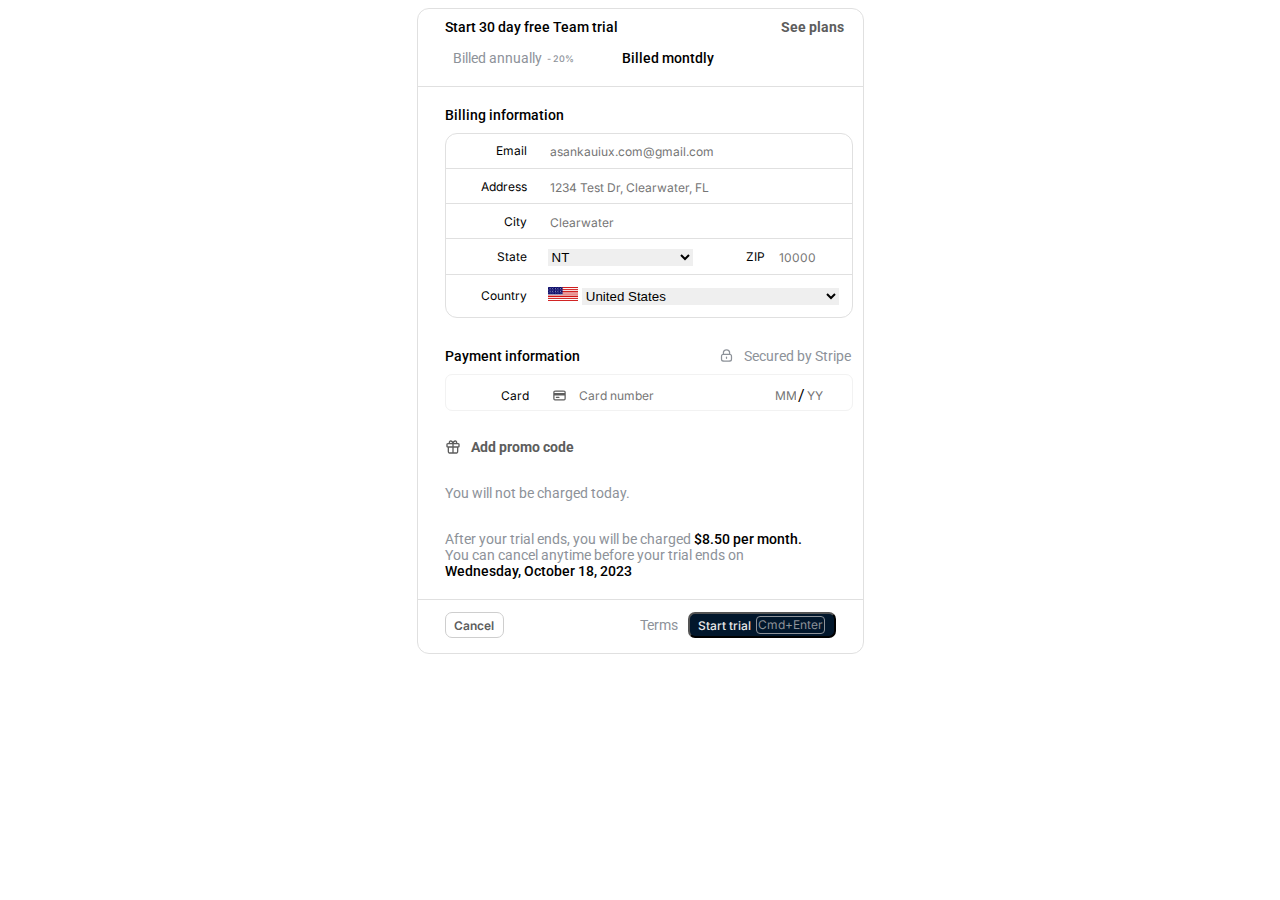
==== PR1/index.html @ 188d91be "Add files via upload" ====
<!DOCTYPE html>
<head>
    <title>Document</title>
    <link rel="stylesheet" href="window.css">
    <link rel="preconnect" href="https://fonts.googleapis.com">
    <link rel="preconnect" href="https://fonts.gstatic.com" crossorigin>
    <link href="https://fonts.googleapis.com/css2?family=Roboto:ital,wght@0,100;0,300;0,400;0,500;0,700;0,900;1,100;1,300;1,400;1,500;1,700;1,900&display=swap" rel="stylesheet">

    <link rel="preconnect" href="https://fonts.googleapis.com">
    <link rel="preconnect" href="https://fonts.gstatic.com" crossorigin>
    <link href="https://fonts.googleapis.com/css2?family=Inter:ital,opsz,wght@0,14..32,100..900;1,14..32,100..900&display=swap" rel="stylesheet">
</head>
<body>
    <div class="main">
        <div class="form">
            <div class="top">
                <div class="first-title-text">Start 30 day free Team trial</div>
                <div class="second-title-text">See plans</div>
            </div>
            <div class="biil">
                <div class="annual">
                    <span class="main-text">Billed annually </span>
                    <span class="picent-text">- 20%</span>
                </div>
                <div class="first-title-text">Billed montdly</div>
            </div>
            <div class="horizontal-line"></div>
            <div class="billing-information">
                <div class="first-title-text">Billing information</div>
                <div class="form-details">
                    <table>
                        <tr>
                            <td>Email</td>
                            <td>
                                <input type="email" placeholder="asankauiux.com@gmail.com" id="emailInput">
                            </td>
                        </tr>
                        <tr>
                            <td>Address</td>
                            <td>
                                <input type="text" placeholder="1234 Test Dr, Clearwater, FL" id="addressInput">
                            </td>
                        </tr>
                        <tr>
                            <td>City</td>
                            <td>
                                <input type="text" placeholder="Clearwater" id="cityInput">
                            </td>
                        </tr>
                        <tr>
                            <td>State</td>
                            <td style="width: 150px">
                                <select>
                                    <option hidden disabled>NT</option>
                                    <option>NT</option>
                                    <option>NE</option>
                                    <option>WY</option>
                                </select>
                            </td>
                            <td style="text-align: left; width: fit-content; padding-right: 0px;">ZIP</td>
                            <td style="align-items: left;">
                                <input type="number" placeholder="10000" class="zip-code" id="zipInput">
                            </td>
                        </tr>
                        <tr>
                            <td>Country</td>
                            <td colspan="3">
                                <img src="img\US_flag.png">
                                <select style="width: 85%;">
                                    <option>United States</option>
                                </select>
                            </td>
                        </tr>
                    </table>
                </div>
            </div>
            <div class="payment-information">
                <div class="payment-wrapper">
                    <div class="first-title-text">Payment information</div>
                    <div class="payment-text">
                        <img src="img\lock_img.svg">
                        <div class="main-text">Secured by Stripe</div>
                    </div>
                </div>
                <div class="payment">
                    <table>
                        <tr>
                            <td>Card</td>
                            <td>
                                <img src="img\credit_card_img.svg">
                                <input type="number" placeholder="Card number" id="cardInput">
                                <input type="number" placeholder="MM" id="monthInput">
                                <span>/</span>
                                <input type="number" placeholder="YY" id="yearInput">
                            </td>
                        </tr>
                    </table>
                </div>
            </div>
            <div class="promo">
                <img src="img\gift_img.svg">
                <div class="second-title-text">Add promo code</div>
            </div>
            <div class="details">
                <div class="main-text">You will not be charged today.</div>
                <div class="main-text">After your trial ends, you will be charged 
                <span class="first-title-text">$8.50 per month. </span><br>
                You can cancel anytime before your trial ends on<br>
                <span class="first-title-text">Wednesday, October 18, 2023</span>
                </div> 
            </div>
            <div class="horizontal-line"></div>
            <div class="bottom">
                <button class="btn-cancel" onclick="cancelFunc()">Cancel</button>
                <div class="terms">
                    <div class="main-text">Terms</div>
                    <button class="start-trial" onclick="checkData()">Start trial
                        <div class="cmd-enter">Cmd+Enter</div>
                    </button>
                </div>
            </div>
        </div>
    </div>

    <script src="window.js"></script>
</body>
</html>
---- PR1/window.css ----
.main{
    display: flex;
    justify-content: center;
    align-items: center;
}
.form{
    width: 445px;
    height: 644px;
    border: 1px solid #E0E0E0;
    border-radius: 12px;
    font-family: 'Roboto';
}
.top{
    width: 399px;
    height: 16px;
    justify-content: space-between;
    margin-top: 10px;
    margin-left: 27px;
    display: flex;
}
.first-title-text{
    font-size: 14px;
    font-weight: 500;
    width: fit-content;
    color: black;
}
.second-title-text{
    font-size: 14px;
    font-weight: bold;
    color: #5D5D5D;
    width: fit-content;
}
.biil{
    display: flex;
    width: 261px;
    margin-left: 35px;
    margin-top: 15px;
    justify-content: space-between;
}
.annual{
    display: flex;
    align-items: center;
}
.main-text{
    font-family: 'Roboto';
    color: #8D9299;
    font-size: 14px;
    font-weight: 400;
}
.picent-text{
    font-family: 'inter';
    color: #8D9299;
    font-size: 9px;
    font-weight: 500;
    margin-left: 5px;
}
.horizontal-line{
    border-top: 1px solid #E0E0E0;
    width: 100%;
    margin-top: 20px;
    margin-bottom: 20px;
}
.billing-information{
    margin-left: 27px;
}
.form-details{
    width: 406px;
    height: 183px;
    border: 1px solid #E0E0E0;
    border-radius: 12px;
    margin-top: 10px;
}
.form-details table{
    width: 406px;
    height: 183px;
    border-collapse: collapse;
    border-style: none;
}
.form-details tr:last-child{
    border-bottom: none;
}
.form-details tr{
    border-bottom: 1px solid #E0E0E0;
}
td:nth-child(odd){
    font-family: 'inter';
    width: 400;
    font-size: 12px;
    text-align: right;
    width: 80px;
    padding-right: 20px;
}
input{
    font-family: 'inter';
    width: 400;
    font-size: 12px;
    border: none;
    outline: none;
}
select{
    border: none;
    outline: none;
    width: 145px;
}
.zip-code{
    width: 42px;
}
input::-webkit-outer-spin-button,
input::-webkit-inner-spin-button {
    -webkit-appearance: none;
    margin: 0;
}
table img{
    width: 10%;
    height: 35%;
}
.country-img{
    width: 10px;
}
.payment-information{
    width: 406px;
    height: 61px;
    justify-content: space-between;
    margin-top: 30px;
    margin-left: 27px;
}
.payment-wrapper{
    display: flex;
    justify-content: space-between;
}
.payment-information img{
    height: 15px;
    width: 15px;
    margin-right: 10px;
}
.payment-text{
    display: flex;
    margin-bottom: 10px;
}
.payment{
    width: 406px;
    height: 35px;
    border: 1px solid #F2F2F2;
    border-radius: 7px;
}
.payment table{
    height: 35px;
    width: 406px;
}
.payment td:nth-child(2){
    display: flex;
    height: 35px;
    align-items: center;
}
.payment input:nth-child(3){
    width: 21px;
}
.payment input:last-child{
    width: 21px;
}
.promo{
    width: 406px;
    height: 16px;
    margin-left: 27px;
    margin-top: 30px;
    display: flex;
}
.promo img{
    height: 16px;
    width: 16px;
    margin-right: 10px;
}
.details .main-text{
    margin-left: 27px;
    margin-top: 30px;
}
.bottom{
    display: flex;
    justify-content: space-between;
    align-items: center;
    margin-left: 27px;
}
.btn-cancel{
    height: 26px;
    width: 59px;
    background-color: white;
    border: 1px solid #CECECE;
    border-radius: 7px;
    font-family: 'inter';
    font-weight: 600;
    font-size: 12px;
    color: #5D5D5D;
    cursor: pointer;
}
.btn-cancel:hover{
    color: #828181;
}
.btn-cancel:active{
    transform: scale(0.98);
}
.horizontal-line:nth-child(even){
    margin-bottom: 12px;
}
.terms{
    display: flex;
    align-items: center;
}
.start-trial{
    display: flex;
    align-items: center;
    justify-content: center;
    width: 148px;
    height: 26px;
    border-radius: 7px;
    background-color: #02172C;
    font-family: 'inter';
    font-weight: 500;
    font-size: 12px;
    color: #E8E8E8;
    cursor: pointer;
    margin-left: 10px;
    margin-right: 27px;
}
.cmd-enter{
    width: 67px;
    height: 16px;
    border: 1px solid #8D9299;
    border-radius: 4px;
    font-family: 'inter';
    font-weight: 400;
    font-size: 12px;
    color: #8D9299;
    letter-spacing: -4%;
    margin-left: 5px;
}
.start-trial:hover{
    color: #afafaf;
    background-color: #02172cf3;
}
.start-trial:active{
    transform: scale(0.98);
}
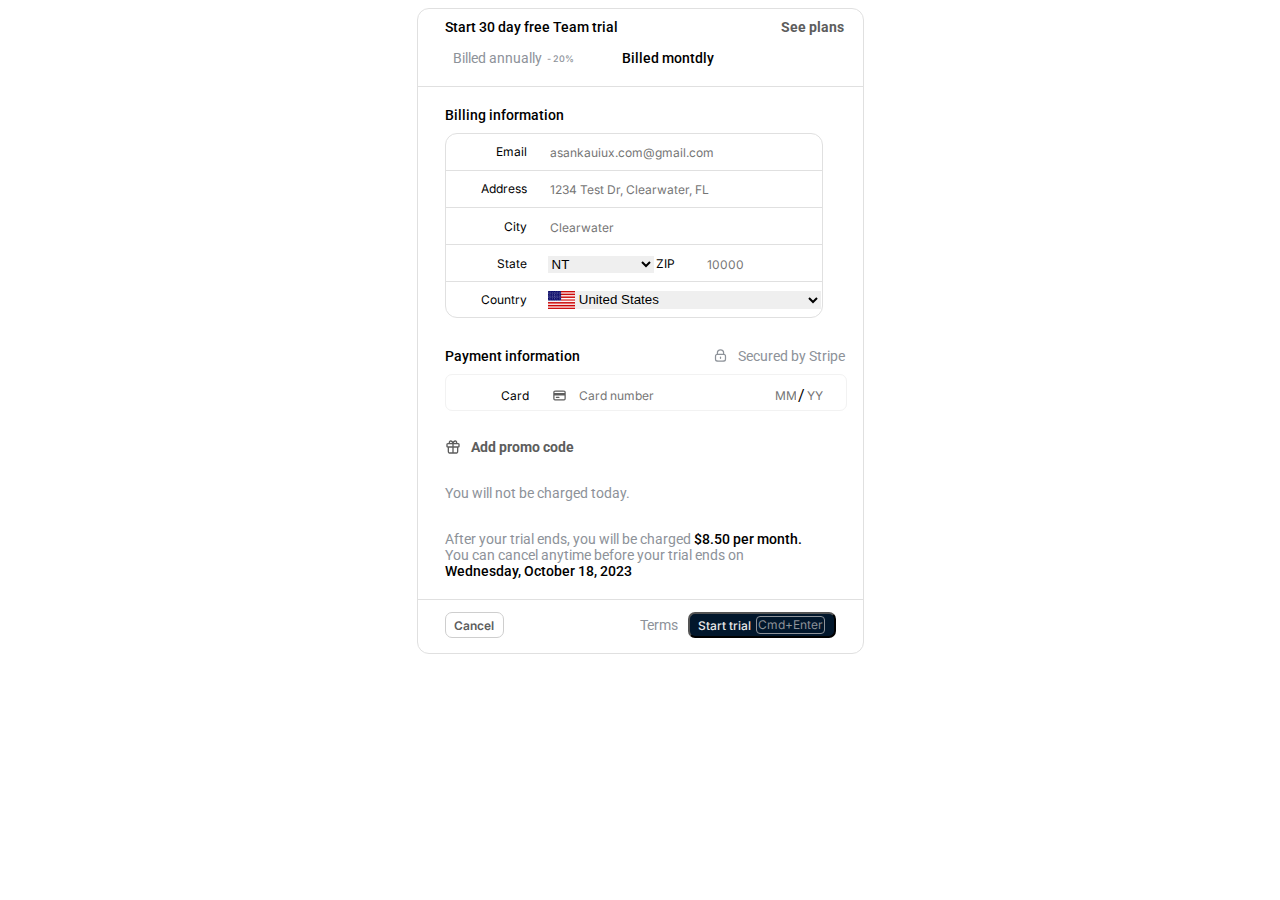
==== commit 5d97be7b: "Add files via upload" ====
--- a/PR1/index.html
+++ b/PR1/index.html
@@ -1,5 +1,6 @@
 <!DOCTYPE html>
 <head>
+    <meta name="viewport" content="width=device-width, initial-scale=1.0">
     <title>Document</title>
     <link rel="stylesheet" href="window.css">
     <link rel="preconnect" href="https://fonts.googleapis.com">
@@ -31,25 +32,25 @@
                     <table>
                         <tr>
                             <td>Email</td>
-                            <td>
+                            <td colspan="3">
                                 <input type="email" placeholder="asankauiux.com@gmail.com" id="emailInput">
                             </td>
                         </tr>
                         <tr>
                             <td>Address</td>
-                            <td>
+                            <td colspan="3">
                                 <input type="text" placeholder="1234 Test Dr, Clearwater, FL" id="addressInput">
                             </td>
                         </tr>
                         <tr>
                             <td>City</td>
-                            <td>
+                            <td colspan="3">
                                 <input type="text" placeholder="Clearwater" id="cityInput">
                             </td>
                         </tr>
                         <tr>
                             <td>State</td>
-                            <td style="width: 150px">
+                            <td>
                                 <select>
                                     <option hidden disabled>NT</option>
                                     <option>NT</option>
@@ -65,10 +66,12 @@
                         <tr>
                             <td>Country</td>
                             <td colspan="3">
-                                <img src="img\US_flag.png">
-                                <select style="width: 85%;">
+                                <div class="country-select">
+                                    <img src="img\US_flag.png">
+                                <select>
                                     <option>United States</option>
                                 </select>
+                                </div>
                             </td>
                         </tr>
                     </table>
--- a/PR1/window.css
+++ b/PR1/window.css
@@ -4,7 +4,7 @@
     align-items: center;
 }
 .form{
-    width: 445px;
+    width: 100%;
     height: 644px;
     border: 1px solid #E0E0E0;
     border-radius: 12px;
@@ -64,14 +64,14 @@
     margin-left: 27px;
 }
 .form-details{
-    width: 406px;
+    width: 90%;
     height: 183px;
     border: 1px solid #E0E0E0;
     border-radius: 12px;
     margin-top: 10px;
 }
 .form-details table{
-    width: 406px;
+    width: 100%s;
     height: 183px;
     border-collapse: collapse;
     border-style: none;
@@ -100,7 +100,10 @@
 select{
     border: none;
     outline: none;
-    width: 145px;
+    width: 100%;
+}
+.country-select{
+    display: flex;
 }
 .zip-code{
     width: 42px;
@@ -118,7 +121,7 @@
     width: 10px;
 }
 .payment-information{
-    width: 406px;
+    width: 90%;
     height: 61px;
     justify-content: space-between;
     margin-top: 30px;
@@ -138,14 +141,14 @@
     margin-bottom: 10px;
 }
 .payment{
-    width: 406px;
+    width: 100%;
     height: 35px;
     border: 1px solid #F2F2F2;
     border-radius: 7px;
 }
 .payment table{
     height: 35px;
-    width: 406px;
+    width: 100%;
 }
 .payment td:nth-child(2){
     display: flex;
@@ -239,4 +242,14 @@
 }
 .start-trial:active{
     transform: scale(0.98);
+}
+@media(min-width: 460px){
+    .form{
+        width: 445px;
+    }
+}
+@media(max-width: 401px){
+    .form{
+        height: 660px;
+    }
 }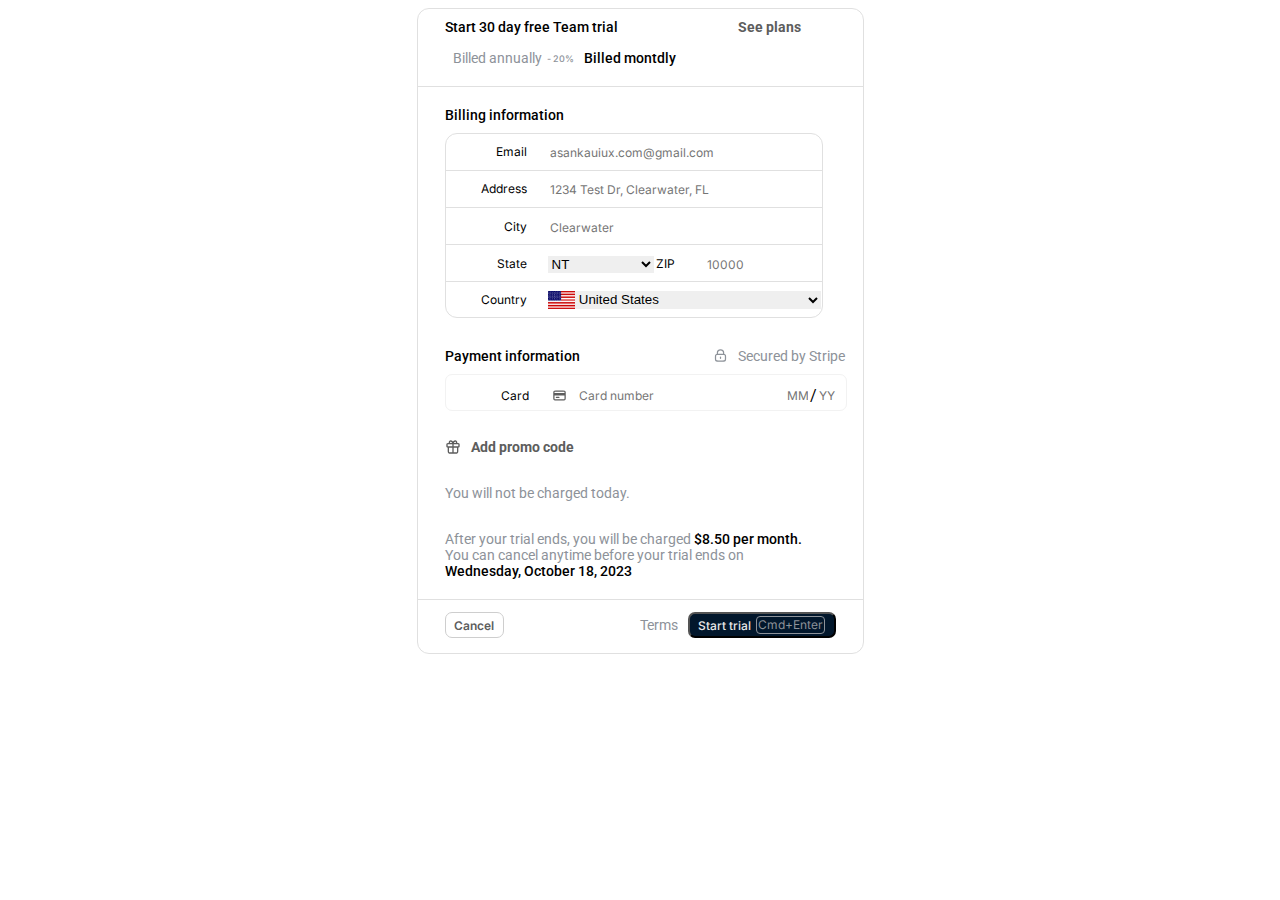
==== commit cb77416d: "Add files via upload" ====
--- a/PR1/index.html
+++ b/PR1/index.html
@@ -31,40 +31,39 @@
                 <div class="form-details">
                     <table>
                         <tr>
-                            <td>Email</td>
+                            <td><label for="email" name="email">Email</label></td>
                             <td colspan="3">
                                 <input type="email" placeholder="asankauiux.com@gmail.com" id="emailInput">
                             </td>
                         </tr>
                         <tr>
-                            <td>Address</td>
+                            <td><label for="address" name="address">Address</label></td>
                             <td colspan="3">
                                 <input type="text" placeholder="1234 Test Dr, Clearwater, FL" id="addressInput">
                             </td>
                         </tr>
                         <tr>
-                            <td>City</td>
+                            <td><label for="city" name="city">City</label></td>
                             <td colspan="3">
                                 <input type="text" placeholder="Clearwater" id="cityInput">
                             </td>
                         </tr>
                         <tr>
-                            <td>State</td>
+                            <td><label for="state" name="state">State</label></td>
                             <td>
                                 <select>
-                                    <option hidden disabled>NT</option>
                                     <option>NT</option>
                                     <option>NE</option>
                                     <option>WY</option>
                                 </select>
                             </td>
-                            <td style="text-align: left; width: fit-content; padding-right: 0px;">ZIP</td>
+                            <td style="text-align: left; width: fit-content; padding-right: 0px;"><label for="">ZIP</label></td>
                             <td style="align-items: left;">
                                 <input type="number" placeholder="10000" class="zip-code" id="zipInput">
                             </td>
                         </tr>
                         <tr>
-                            <td>Country</td>
+                            <td><label for="country" name="country">Country</label></td>
                             <td colspan="3">
                                 <div class="country-select">
                                     <img src="img\US_flag.png">
@@ -88,7 +87,7 @@
                 <div class="payment">
                     <table>
                         <tr>
-                            <td>Card</td>
+                            <td><label for="card" name="card">Card</label></td>
                             <td>
                                 <img src="img\credit_card_img.svg">
                                 <input type="number" placeholder="Card number" id="cardInput">
--- a/PR1/window.css
+++ b/PR1/window.css
@@ -11,7 +11,7 @@
     font-family: 'Roboto';
 }
 .top{
-    width: 399px;
+    width: 80%;
     height: 16px;
     justify-content: space-between;
     margin-top: 10px;
@@ -32,14 +32,15 @@
 }
 .biil{
     display: flex;
-    width: 261px;
+    width: 80%;
     margin-left: 35px;
     margin-top: 15px;
-    justify-content: space-between;
+    justify-content: left;
 }
 .annual{
     display: flex;
     align-items: center;
+    margin-right: 10px;
 }
 .main-text{
     font-family: 'Roboto';
@@ -95,7 +96,6 @@
     width: 400;
     font-size: 12px;
     border: none;
-    outline: none;
 }
 select{
     border: none;
@@ -154,6 +154,9 @@
     display: flex;
     height: 35px;
     align-items: center;
+}
+.payment input:nth-child(2){
+    width: 70%;
 }
 .payment input:nth-child(3){
     width: 21px;
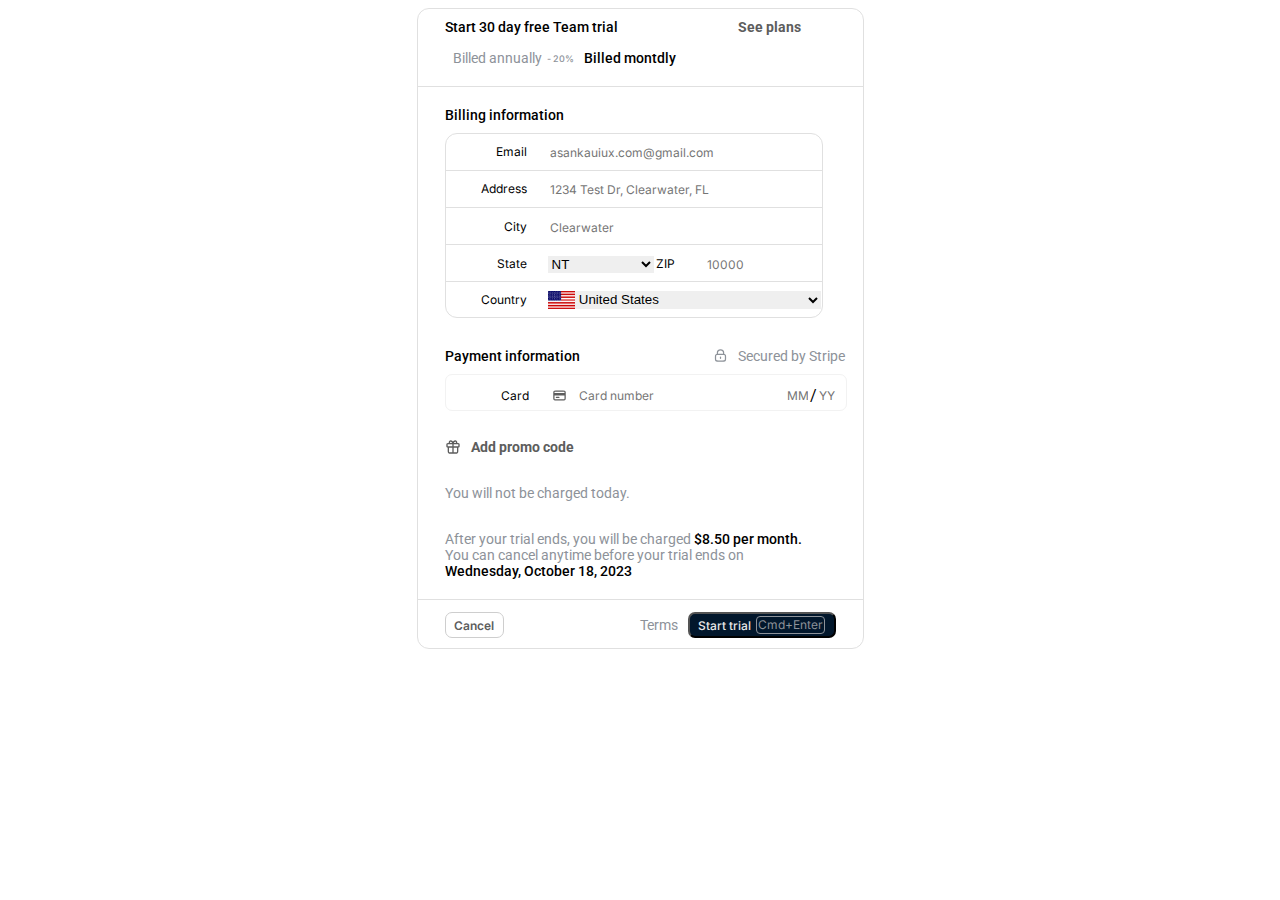
==== commit 3fd446b9: "Add files via upload" ====
--- a/PR1/index.html
+++ b/PR1/index.html
@@ -12,7 +12,7 @@
     <link href="https://fonts.googleapis.com/css2?family=Inter:ital,opsz,wght@0,14..32,100..900;1,14..32,100..900&display=swap" rel="stylesheet">
 </head>
 <body>
-    <div class="main">
+
         <div class="form">
             <div class="top">
                 <div class="first-title-text">Start 30 day free Team trial</div>
@@ -122,7 +122,7 @@
                 </div>
             </div>
         </div>
-    </div>
+
 
     <script src="window.js"></script>
 </body>
--- a/PR1/window.css
+++ b/PR1/window.css
@@ -1,11 +1,12 @@
-.main{
+body{
     display: flex;
     justify-content: center;
     align-items: center;
 }
+
 .form{
     width: 100%;
-    height: 644px;
+    height: 90%;
     border: 1px solid #E0E0E0;
     border-radius: 12px;
     font-family: 'Roboto';
@@ -185,6 +186,7 @@
     justify-content: space-between;
     align-items: center;
     margin-left: 27px;
+    margin-bottom: 10px;
 }
 .btn-cancel{
     height: 26px;
